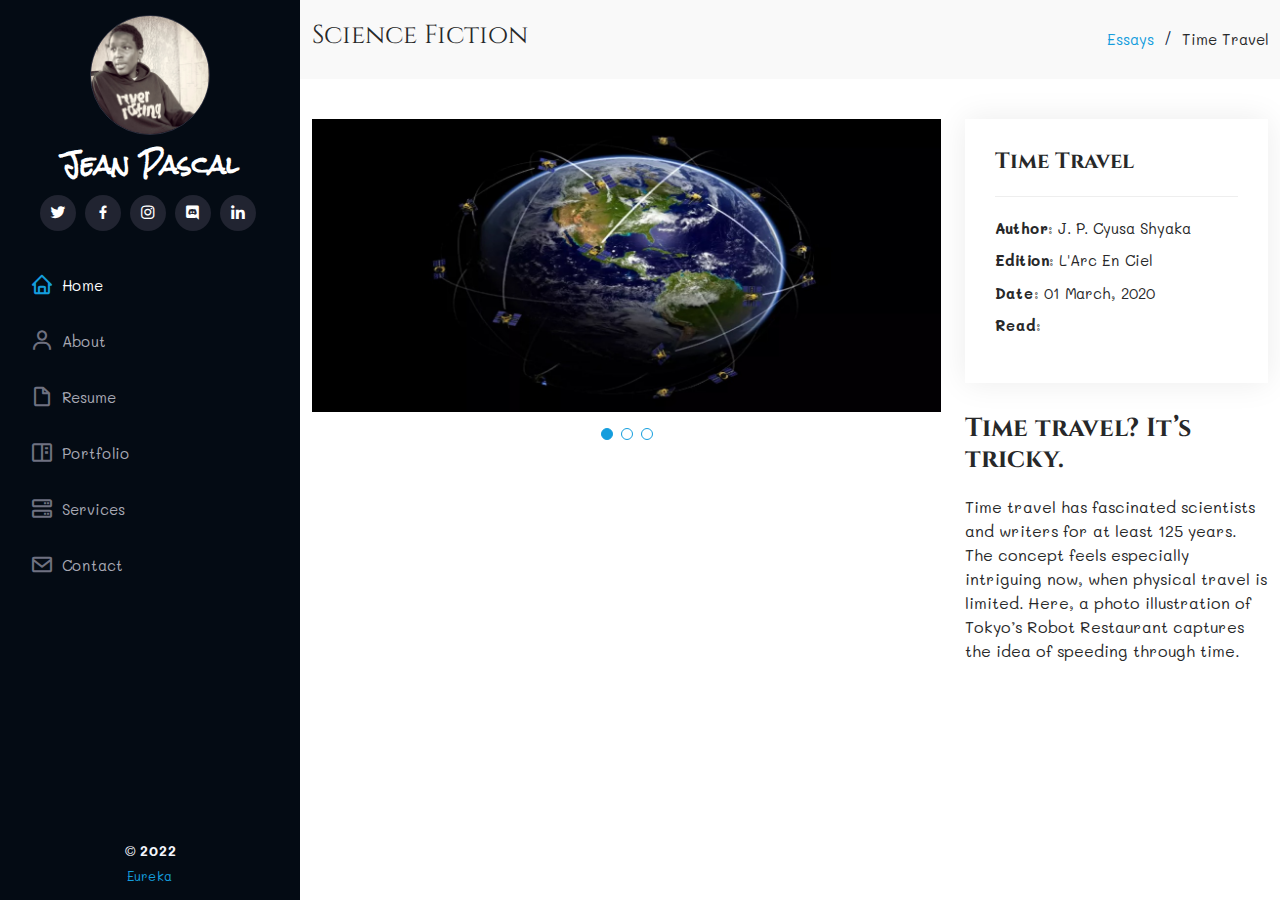
==== portfolio-details.html @ 4efe22c9 "initial commit" ====
<!DOCTYPE html>
<html lang="en">

<head>
  <meta charset="utf-8">
  <meta content="width=device-width, initial-scale=1.0" name="viewport">

  <title>Essays - Time Travel</title>
  <meta content="" name="description">
  <meta content="" name="keywords">

  <!-- Favicons -->
  <link href="assets/img/favi.png" rel="icon">
  <link href="assets/img/apple-touch-icon.png" rel="apple-touch-icon">

  <!-- Vendor CSS Files -->
  <link href="assets/vendor/aos/aos.css" rel="stylesheet">
  <link href="assets/vendor/bootstrap/css/bootstrap.min.css" rel="stylesheet">
  <link href="assets/vendor/bootstrap-icons/bootstrap-icons.css" rel="stylesheet">
  <link href="assets/vendor/boxicons/css/boxicons.min.css" rel="stylesheet">
  <link href="assets/vendor/glightbox/css/glightbox.min.css" rel="stylesheet">
  <link href="assets/vendor/swiper/swiper-bundle.min.css" rel="stylesheet">

  <!-- Template Main CSS File -->
  <link href="assets/css/style.css" rel="stylesheet">
</head>

<body>

  <!-- ======= Mobile nav toggle button ======= -->
  <i class="bi bi-list mobile-nav-toggle d-xl-none"></i>

  <!-- ======= Header ======= -->
  <header id="header">
    <div class="d-flex flex-column">

      <div class="profile">
        <img src="assets/img/profile-img.jpg" alt="" class="img-fluid rounded-circle">
        <h1 class="text-light"><a href="index.html">Jean Pascal</a></h1>
        <div class="social-links mt-3 text-center">
          <a href="#" class="twitter"><i class="bx bxl-twitter"></i></a>
          <a href="#" class="facebook"><i class="bx bxl-facebook"></i></a>
          <a href="#" class="instagram"><i class="bx bxl-instagram"></i></a>
          <a href="#" class="google-plus"><i class="bx bxl-discord"></i></a>
          <a href="#" class="linkedin"><i class="bx bxl-linkedin"></i></a>
        </div>
      </div>

      <nav id="navbar" class="nav-menu navbar">
        <ul>
          <li><a href="#hero" class="nav-link scrollto active"><i class="bx bx-home"></i> <span>Home</span></a></li>
          <li><a href="#about" class="nav-link scrollto"><i class="bx bx-user"></i> <span>About</span></a></li>
          <li><a href="#resume" class="nav-link scrollto"><i class="bx bx-file-blank"></i> <span>Resume</span></a></li>
          <li><a href="#portfolio" class="nav-link scrollto"><i class="bx bx-book-content"></i> <span>Portfolio</span></a></li>
          <li><a href="#services" class="nav-link scrollto"><i class="bx bx-server"></i> <span>Services</span></a></li>
          <li><a href="#contact" class="nav-link scrollto"><i class="bx bx-envelope"></i> <span>Contact</span></a></li>
        </ul>
      </nav><!-- .nav-menu -->
    </div>
  </header><!-- End Header -->

  <main id="main">

    <!-- ======= Breadcrumbs ======= -->
    <section id="breadcrumbs" class="breadcrumbs">
      <div class="container">

        <div class="d-flex justify-content-between align-items-center">
          <h2>Science Fiction</h2>
          <ol>
            <li><a href="#">Essays</a></li>
            <li>Time Travel</li>
          </ol>
        </div>

      </div>
    </section><!-- End Breadcrumbs -->

    <!-- ======= Portfolio Details Section ======= -->
    <section id="portfolio-details" class="portfolio-details">
      <div class="container">

        <div class="row gy-4">

          <div class="col-lg-8">
            <div class="portfolio-details-slider swiper">
              <div class="swiper-wrapper align-items-center">

                <div class="swiper-slide">
                  <img src="assets/img/portfolio/portfolio-details-1.jpg" alt="">
                </div>

                <div class="swiper-slide">
                  <img src="assets/img/portfolio/portfolio-details-2.jpg" alt="">
                </div>

                <div class="swiper-slide">
                  <img src="assets/img/portfolio/portfolio-details-3.jpg" alt="">
                </div>

              </div>
              <div class="swiper-pagination"></div>
            </div>
          </div>

          <div class="col-lg-4">
            <div class="portfolio-info">
              <h3>Time Travel</h3>
              <ul>
                <li><strong>Author</strong>: J. P. Cyusa Shyaka</li>
                <li><strong>Edition</strong>: L'Arc En Ciel</li>
                <li><strong>Date</strong>: 01 March, 2020</li>
                <li><strong>Read</strong>: <a href="assets/img/portfolio/Time Travel.pdf"></a></li>
              </ul>
            </div>
            <div class="portfolio-description">
              <h2>Time travel? It’s tricky.</h2>
              <p>
                Time travel has fascinated scientists and writers for at least 125 years. 
                The concept feels especially intriguing now, when physical travel is limited.
                Here, a photo illustration of Tokyo’s Robot Restaurant captures the idea of speeding through time.
              </p>
            </div>
          </div>

        </div>

      </div>
    </section><!-- End Portfolio Details Section -->

  </main><!-- End #main -->

  <!-- ======= Footer ======= -->
  <footer id="footer">
    <div class="container">
      <div class="copyright">
        &copy; <strong><span>2022</span></strong>
      </div>
      <div class="credits">
        <a href="https://eureka-notes.netlify.app">Eureka</a>
      </div>
    </div>
  </footer><!-- End  Footer -->

  <a href="#" class="back-to-top d-flex align-items-center justify-content-center"><i class="bi bi-arrow-up-short"></i></a>

  <!-- Vendor JS Files -->
  <script src="assets/vendor/purecounter/purecounter.js"></script>
  <script src="assets/vendor/aos/aos.js"></script>
  <script src="assets/vendor/bootstrap/js/bootstrap.bundle.min.js"></script>
  <script src="assets/vendor/glightbox/js/glightbox.min.js"></script>
  <script src="assets/vendor/isotope-layout/isotope.pkgd.min.js"></script>
  <script src="assets/vendor/swiper/swiper-bundle.min.js"></script>
  <script src="assets/vendor/typed.js/typed.min.js"></script>
  <script src="assets/vendor/waypoints/noframework.waypoints.js"></script>
  <script src="assets/vendor/php-email-form/validate.js"></script>

  <!-- Template Main JS File -->
  <script src="assets/js/main.js"></script>

</body>

</html>
---- assets/css/style.css ----
/*--------------------------------------------------------------
# General
--------------------------------------------------------------*/

/* Google Fonts */

@import url('https://fonts.googleapis.com/css2?family=Cinzel:wght@400;500;600;700;800;900&family=Mali:ital,wght@0,200;0,300;0,400;0,500;0,600;1,200;1,300;1,400;1,500&family=Rock+Salt&display=swap');


body {
  font-family: 'Mali', cursive;
  color: #272829;
}

a {
  color: #149ddd;
  text-decoration: none;
}

a:hover {
  color: #37b3ed;
  text-decoration: none;
}

h1, h2, h3, h4, h5, h6 {
  font-family: 'Cinzel', serif;
}

/*--------------------------------------------------------------
# Back to top button
--------------------------------------------------------------*/
.back-to-top {
  position: fixed;
  visibility: hidden;
  opacity: 0;
  right: 15px;
  bottom: 15px;
  z-index: 996;
  background: #149ddd;
  width: 40px;
  height: 40px;
  border-radius: 50px;
  transition: all 0.4s;
}
.back-to-top i {
  font-size: 28px;
  color: #fff;
  line-height: 0;
}
.back-to-top:hover {
  background: #2eafec;
  color: #fff;
}
.back-to-top.active {
  visibility: visible;
  opacity: 1;
}

/*--------------------------------------------------------------
# Header
--------------------------------------------------------------*/
#header {
  position: fixed;
  top: 0;
  left: 0;
  bottom: 0;
  width: 300px;
  transition: all ease-in-out 0.5s;
  z-index: 9997;
  transition: all 0.5s;
  padding: 0 15px;
  background: #040b14;
  overflow-y: auto;
}
#header .profile img {
  margin: 15px auto;
  display: block;
  width: 120px;
  border: 1px solid #2c2f3f;
}
#header .profile h1 {
  font-size: 24px;
  margin: 0;
  padding: 0;
  font-weight: 600;
  -moz-text-align-last: center;
  text-align-last: center;
  font-family: 'Rock Salt', cursive;
}
#header .profile h1 a, #header .profile h1 a:hover {
  color: #fff;
  text-decoration: none;
}
#header .profile .social-links a {
  font-size: 18px;
  display: inline-block;
  background: #212431;
  color: #fff;
  line-height: 1;
  padding: 8px 0;
  margin-right: 4px;
  border-radius: 50%;
  text-align: center;
  width: 36px;
  height: 36px;
  transition: 0.3s;
}
#header .profile .social-links a:hover {
  background: #149ddd;
  color: #fff;
  text-decoration: none;
}

#main {
  margin-left: 300px;
}

@media (max-width: 1199px) {
  #header {
    left: -300px;
  }

  #main {
    margin-left: 0;
  }
}
/*--------------------------------------------------------------
# Navigation Menu
--------------------------------------------------------------*/
/* Desktop Navigation */
.nav-menu {
  padding: 30px 0 0 0;
}
.nav-menu * {
  margin: 0;
  padding: 0;
  list-style: none;
}
.nav-menu > ul > li {
  position: relative;
  white-space: nowrap;
}
.nav-menu a, .nav-menu a:focus {
  display: flex;
  align-items: center;
  color: #a8a9b4;
  padding: 12px 15px;
  margin-bottom: 8px;
  transition: 0.3s;
  font-size: 15px;
}
.nav-menu a i, .nav-menu a:focus i {
  font-size: 24px;
  padding-right: 8px;
  color: #6f7180;
}
.nav-menu a:hover, .nav-menu .active, .nav-menu .active:focus, .nav-menu li:hover > a {
  text-decoration: none;
  color: #fff;
}
.nav-menu a:hover i, .nav-menu .active i, .nav-menu .active:focus i, .nav-menu li:hover > a i {
  color: #149ddd;
}

/* Mobile Navigation */
.mobile-nav-toggle {
  position: fixed;
  right: 15px;
  top: 15px;
  z-index: 9998;
  border: 0;
  font-size: 24px;
  transition: all 0.4s;
  outline: none !important;
  background-color: #149ddd;
  color: #fff;
  width: 40px;
  height: 40px;
  display: inline-flex;
  align-items: center;
  justify-content: center;
  line-height: 0;
  border-radius: 50px;
  cursor: pointer;
}

.mobile-nav-active {
  overflow: hidden;
}
.mobile-nav-active #header {
  left: 0;
}

/*--------------------------------------------------------------
# Hero Section
--------------------------------------------------------------*/
#hero {
  width: 100%;
  height: 100vh;
  background: url("../img/hero-bg.jpg") top center;
  background-size: cover;
}
#hero:before {
  content: "";
  background: rgba(5, 13, 24, 0.3);
  position: absolute;
  bottom: 0;
  top: 0;
  left: 0;
  right: 0;
  z-index: 1;
}
#hero .hero-container {
  position: relative;
  z-index: 2;
  min-width: 300px;
}
#hero h1 {
  margin: 0 0 10px 0;
  font-size: 64px;
  font-weight: 700;
  line-height: 56px;
  color: #fff;
}
#hero p {
  color: #fff;
  margin-bottom: 50px;
  font-size: 26px;
}
#hero p span {
  color: #fff;
  padding-bottom: 4px;
  letter-spacing: 1px;
  border-bottom: 3px solid #149ddd;
}
@media (min-width: 1024px) {
  #hero {
    background-attachment: fixed;
  }
}
@media (max-width: 768px) {
  #hero h1 {
    font-size: 28px;
    line-height: 36px;
  }
  #hero h2 {
    font-size: 18px;
    line-height: 24px;
    margin-bottom: 30px;
  }
}

/*--------------------------------------------------------------
# Sections General
--------------------------------------------------------------*/
section {
  padding: 60px 0;
  overflow: hidden;
}

.section-bg {
  background: #f5f8fd;
}

.section-title {
  padding-bottom: 30px;
}
.section-title h2 {
  font-size: 32px;
  font-weight: bold;
  margin-bottom: 20px;
  padding-bottom: 20px;
  position: relative;
  color: #173b6c;
}
.section-title h2::after {
  content: "";
  position: absolute;
  display: block;
  width: 50px;
  height: 3px;
  background: #149ddd;
  bottom: 0;
  left: 0;
}
.section-title p {
  margin-bottom: 0;
}

/*--------------------------------------------------------------
# About
--------------------------------------------------------------*/
.about .content h3 {
  font-weight: 700;
  font-size: 26px;
  color: #173b6c;
}
.about .content ul {
  list-style: none;
  padding: 0;
}
.about .content ul li {
  margin-bottom: 20px;
  display: flex;
  align-items: center;
}
.about .content ul strong {
  margin-right: 10px;
}
.about .content ul i {
  font-size: 16px;
  margin-right: 5px;
  color: #149ddd;
  line-height: 0;
}
.about .content p:last-child {
  margin-bottom: 0;
}

/*--------------------------------------------------------------
# Facts
--------------------------------------------------------------*/
.facts {
  padding-bottom: 30px;
}
.facts .count-box {
  padding: 30px;
  width: 100%;
}
.facts .count-box i {
  display: block;
  font-size: 44px;
  color: #149ddd;
  float: left;
  line-height: 0;
}
.facts .count-box span {
  font-size: 48px;
  line-height: 40px;
  display: block;
  font-weight: 700;
  color: #050d18;
  margin-left: 60px;
}
.facts .count-box p {
  padding: 15px 0 0 0;
  margin: 0 0 0 60px;
  font-size: 14px;
  color: #122f57;
}
.facts .count-box a {
  font-weight: 600;
  display: block;
  margin-top: 20px;
  color: #122f57;
  font-size: 15px;
  transition: ease-in-out 0.3s;
}
.facts .count-box a:hover {
  color: #1f5297;
}


/*--------------------------------------------------------------
# Resume
--------------------------------------------------------------*/
.resume .resume-title {
  font-size: 26px;
  font-weight: 700;
  margin-top: 20px;
  margin-bottom: 20px;
  color: #050d18;
}
.resume .resume-item {
  padding: 0 0 20px 20px;
  margin-top: -2px;
  border-left: 2px solid #1f5297;
  position: relative;
}
.resume .resume-item h4 {
  line-height: 18px;
  font-size: 18px;
  font-weight: 600;
  text-transform: uppercase;
  color: #050d18;
  margin-bottom: 10px;
}
.resume .resume-item h5 {
  font-size: 16px;
  background: #e4edf9;
  padding: 5px 15px;
  display: inline-block;
  font-weight: 600;
  margin-bottom: 10px;
}
.resume .resume-item ul {
  padding-left: 20px;
}
.resume .resume-item ul li {
  padding-bottom: 10px;
}
.resume .resume-item:last-child {
  padding-bottom: 0;
}
.resume .resume-item::before {
  content: "";
  position: absolute;
  width: 16px;
  height: 16px;
  border-radius: 50px;
  left: -9px;
  top: 0;
  background: #fff;
  border: 2px solid #1f5297;
}

/*--------------------------------------------------------------
# Portfolio
--------------------------------------------------------------*/
.portfolio .portfolio-item {
  margin-bottom: 30px;
}
.portfolio #portfolio-flters {
  padding: 0;
  margin: 0 auto 35px auto;
  list-style: none;
  text-align: center;
  background: #fff;
  border-radius: 50px;
  padding: 2px 15px;
}
.portfolio #portfolio-flters li {
  cursor: pointer;
  display: inline-block;
  padding: 10px 15px 8px 15px;
  font-size: 14px;
  font-weight: 600;
  line-height: 1;
  text-transform: uppercase;
  color: #272829;
  margin-bottom: 5px;
  transition: all 0.3s ease-in-out;
}
.portfolio #portfolio-flters li:hover, .portfolio #portfolio-flters li.filter-active {
  color: #149ddd;
}
.portfolio #portfolio-flters li:last-child {
  margin-right: 0;
}
.portfolio .portfolio-wrap {
  transition: 0.3s;
  position: relative;
  overflow: hidden;
  z-index: 1;
}
.portfolio .portfolio-wrap::before {
  content: "";
  background: rgba(255, 255, 255, 0.5);
  position: absolute;
  left: 0;
  right: 0;
  top: 0;
  bottom: 0;
  transition: all ease-in-out 0.3s;
  z-index: 2;
  opacity: 0;
}
.portfolio .portfolio-wrap .portfolio-links {
  opacity: 1;
  left: 0;
  right: 0;
  bottom: -60px;
  z-index: 3;
  position: absolute;
  transition: all ease-in-out 0.3s;
  display: flex;
  justify-content: center;
}
.portfolio .portfolio-wrap .portfolio-links a {
  color: #fff;
  font-size: 28px;
  text-align: center;
  background: rgba(20, 157, 221, 0.75);
  transition: 0.3s;
  width: 50%;
}
.portfolio .portfolio-wrap .portfolio-links a:hover {
  background: rgba(20, 157, 221, 0.95);
}
.portfolio .portfolio-wrap .portfolio-links a + a {
  border-left: 1px solid #37b3ed;
}
.portfolio .portfolio-wrap:hover::before {
  top: 0;
  left: 0;
  right: 0;
  bottom: 0;
  opacity: 1;
}
.portfolio .portfolio-wrap:hover .portfolio-links {
  opacity: 1;
  bottom: 0;
}

/*--------------------------------------------------------------
# Portfolio Details
--------------------------------------------------------------*/
.portfolio-details {
  padding-top: 40px;
}
.portfolio-details .portfolio-details-slider img {
  width: 100%;
}
.portfolio-details .portfolio-details-slider .swiper-pagination {
  margin-top: 20px;
  position: relative;
}
.portfolio-details .portfolio-details-slider .swiper-pagination .swiper-pagination-bullet {
  width: 12px;
  height: 12px;
  background-color: #fff;
  opacity: 1;
  border: 1px solid #149ddd;
}
.portfolio-details .portfolio-details-slider .swiper-pagination .swiper-pagination-bullet-active {
  background-color: #149ddd;
}
.portfolio-details .portfolio-info {
  padding: 30px;
  box-shadow: 0px 0 30px rgba(5, 13, 24, 0.08);
}
.portfolio-details .portfolio-info h3 {
  font-size: 22px;
  font-weight: 700;
  margin-bottom: 20px;
  padding-bottom: 20px;
  border-bottom: 1px solid #eee;
}
.portfolio-details .portfolio-info ul {
  list-style: none;
  padding: 0;
  font-size: 15px;
}
.portfolio-details .portfolio-info ul li + li {
  margin-top: 10px;
}
.portfolio-details .portfolio-description {
  padding-top: 30px;
}
.portfolio-details .portfolio-description h2 {
  font-size: 26px;
  font-weight: 700;
  margin-bottom: 20px;
}
.portfolio-details .portfolio-description p {
  padding: 0;
}

/*--------------------------------------------------------------
# Services
--------------------------------------------------------------*/
.services .icon-box {
  margin-bottom: 20px;
}
.services .icon {
  float: left;
  display: flex;
  align-items: center;
  justify-content: center;
  width: 54px;
  height: 54px;
  background: #149ddd;
  border-radius: 50%;
  transition: 0.5s;
  border: 1px solid #149ddd;
}
.services .icon i {
  color: #fff;
  font-size: 24px;
  line-height: 0;
}
.services .icon-box:hover .icon {
  background: #fff;
}
.services .icon-box:hover .icon i {
  color: #149ddd;
}
.services .title {
  margin-left: 80px;
  font-weight: 700;
  margin-bottom: 15px;
  font-size: 18px;
}
.services .title a {
  color: #343a40;
}
.services .title a:hover {
  color: #149ddd;
}
.services .description {
  margin-left: 80px;
  line-height: 24px;
  font-size: 14px;
}

/*--------------------------------------------------------------
# Testimonials
--------------------------------------------------------------*/
.testimonials .testimonials-carousel, .testimonials .testimonials-slider {
  overflow: hidden;
}
.testimonials .testimonial-item {
  box-sizing: content-box;
  text-align: center;
  min-height: 320px;
}
.testimonials .testimonial-item .testimonial-img {
  width: 90px;
  border-radius: 50%;
  margin: 0 auto;
}
.testimonials .testimonial-item h3 {
  font-size: 18px;
  font-weight: bold;
  margin: 10px 0 5px 0;
  color: #111;
}
.testimonials .testimonial-item h4 {
  font-size: 14px;
  color: #999;
  margin: 0;
}
.testimonials .testimonial-item .quote-icon-left, .testimonials .testimonial-item .quote-icon-right {
  color: #c3e8fa;
  font-size: 26px;
}
.testimonials .testimonial-item .quote-icon-left {
  display: inline-block;
  left: -5px;
  position: relative;
}
.testimonials .testimonial-item .quote-icon-right {
  display: inline-block;
  right: -5px;
  position: relative;
  top: 10px;
}
.testimonials .testimonial-item p {
  font-style: italic;
  margin: 0 15px 15px 15px;
  padding: 20px;
  background: #fff;
  position: relative;
  margin-bottom: 35px;
  border-radius: 6px;
  box-shadow: 0px 2px 15px rgba(0, 0, 0, 0.1);
}
.testimonials .testimonial-item p::after {
  content: "";
  width: 0;
  height: 0;
  border-top: 20px solid #fff;
  border-right: 20px solid transparent;
  border-left: 20px solid transparent;
  position: absolute;
  bottom: -20px;
  left: calc(50% - 20px);
}
.testimonials .swiper-pagination {
  margin-top: 20px;
  position: relative;
}
.testimonials .swiper-pagination .swiper-pagination-bullet {
  width: 12px;
  height: 12px;
  background-color: #fff;
  opacity: 1;
  border: 1px solid #149ddd;
}
.testimonials .swiper-pagination .swiper-pagination-bullet-active {
  background-color: #149ddd;
}

/*--------------------------------------------------------------
# Contact
--------------------------------------------------------------*/
.contact {
  padding-bottom: 130px;
}
.contact .info {
  padding: 30px;
  background: #fff;
  width: 100%;
  box-shadow: 0 0 24px 0 rgba(0, 0, 0, 0.12);
}
.contact .info i {
  font-size: 20px;
  color: #149ddd;
  float: left;
  width: 44px;
  height: 44px;
  background: #dff3fc;
  display: flex;
  justify-content: center;
  align-items: center;
  border-radius: 50px;
  transition: all 0.3s ease-in-out;
}
.contact .info h4 {
  padding: 0 0 0 60px;
  font-size: 22px;
  font-weight: 600;
  margin-bottom: 5px;
  color: #050d18;
}
.contact .info p {
  padding: 0 0 10px 60px;
  margin-bottom: 20px;
  font-size: 14px;
  color: #173b6c;
}
.contact .info .email p {
  padding-top: 5px;
}
.contact .info .social-links {
  padding-left: 60px;
}
.contact .info .social-links a {
  font-size: 18px;
  display: inline-block;
  background: #333;
  color: #fff;
  line-height: 1;
  padding: 8px 0;
  border-radius: 50%;
  text-align: center;
  width: 36px;
  height: 36px;
  transition: 0.3s;
  margin-right: 10px;
}
.contact .info .social-links a:hover {
  background: #149ddd;
  color: #fff;
}
.contact .info .email:hover i, .contact .info .address:hover i, .contact .info .phone:hover i {
  background: #149ddd;
  color: #fff;
}
.contact .php-email-form {
  width: 100%;
  padding: 30px;
  background: #fff;
  box-shadow: 0 0 24px 0 rgba(0, 0, 0, 0.12);
}
.contact .php-email-form .form-group {
  padding-bottom: 8px;
}
.contact .php-email-form .validate {
  display: none;
  color: red;
  margin: 0 0 15px 0;
  font-weight: 400;
  font-size: 13px;
}
.contact .php-email-form .error-message {
  display: none;
  color: #fff;
  background: #ed3c0d;
  text-align: left;
  padding: 15px;
  font-weight: 600;
}
.contact .php-email-form .error-message br + br {
  margin-top: 25px;
}
.contact .php-email-form .sent-message {
  display: none;
  color: #fff;
  background: #18d26e;
  text-align: center;
  padding: 15px;
  font-weight: 600;
}
.contact .php-email-form .loading {
  display: none;
  background: #fff;
  text-align: center;
  padding: 15px;
}
.contact .php-email-form .loading:before {
  content: "";
  display: inline-block;
  border-radius: 50%;
  width: 24px;
  height: 24px;
  margin: 0 10px -6px 0;
  border: 3px solid #18d26e;
  border-top-color: #eee;
  -webkit-animation: animate-loading 1s linear infinite;
  animation: animate-loading 1s linear infinite;
}
.contact .php-email-form .form-group {
  margin-bottom: 15px;
}
.contact .php-email-form label {
  padding-bottom: 8px;
}
.contact .php-email-form input, .contact .php-email-form textarea {
  border-radius: 0;
  box-shadow: none;
  font-size: 14px;
}
.contact .php-email-form input {
  height: 44px;
}
.contact .php-email-form textarea {
  padding: 10px 15px;
}
.contact .php-email-form button[type=submit] {
  background: #149ddd;
  border: 0;
  padding: 10px 24px;
  color: #fff;
  transition: 0.4s;
  border-radius: 4px;
}
.contact .php-email-form button[type=submit]:hover {
  background: #37b3ed;
}
@-webkit-keyframes animate-loading {
  0% {
    transform: rotate(0deg);
  }
  100% {
    transform: rotate(360deg);
  }
}
@keyframes animate-loading {
  0% {
    transform: rotate(0deg);
  }
  100% {
    transform: rotate(360deg);
  }
}

/*--------------------------------------------------------------
# Breadcrumbs
--------------------------------------------------------------*/
.breadcrumbs {
  padding: 20px 0;
  background: #f9f9f9;
}
.breadcrumbs h2 {
  font-size: 26px;
  font-weight: 300;
}
.breadcrumbs ol {
  display: flex;
  flex-wrap: wrap;
  list-style: none;
  padding: 0;
  margin: 0;
  font-size: 15px;
}
.breadcrumbs ol li + li {
  padding-left: 10px;
}
.breadcrumbs ol li + li::before {
  display: inline-block;
  padding-right: 10px;
  color: #0e2442;
  content: "/";
}
@media (max-width: 768px) {
  .breadcrumbs .d-flex {
    display: block !important;
  }
  .breadcrumbs ol {
    display: block;
  }
  .breadcrumbs ol li {
    display: inline-block;
  }
}

/*--------------------------------------------------------------
# Footer
--------------------------------------------------------------*/
#footer {
  padding: 15px;
  color: #f4f6fd;
  font-size: 14px;
  position: fixed;
  left: 0;
  bottom: 0;
  width: 300px;
  z-index: 9999;
  background: #040b14;
}
#footer .copyright {
  text-align: center;
}
#footer .credits {
  padding-top: 5px;
  text-align: center;
  font-size: 13px;
  color: #eaebf0;
}
@media (max-width: 1199px) {
  #footer {
    position: static;
    width: auto;
    padding-right: 20px 15px;
  }
}
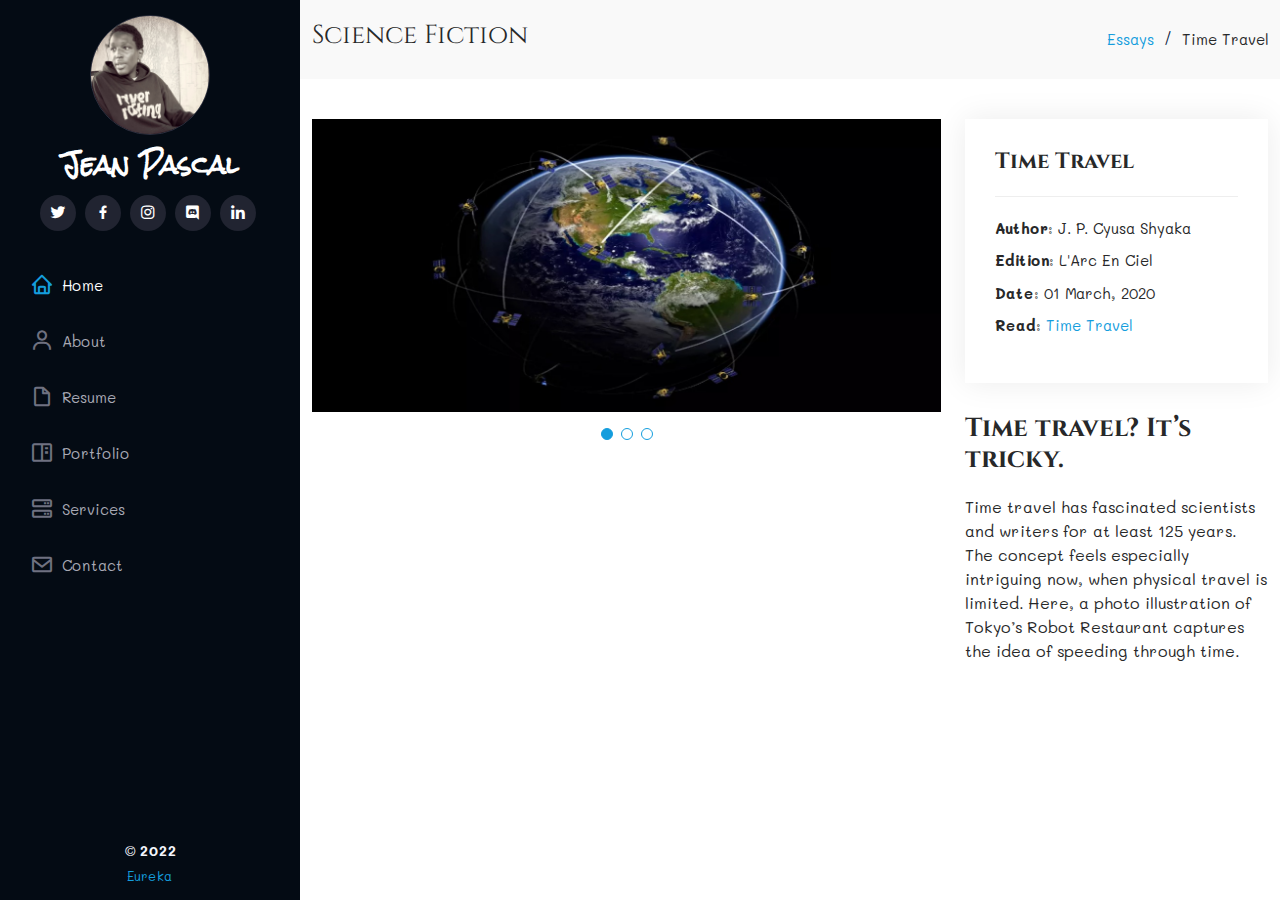
==== commit fb3d579e: "added link to time travel essay" ====
--- a/portfolio-details.html
+++ b/portfolio-details.html
@@ -110,7 +110,7 @@
                 <li><strong>Author</strong>: J. P. Cyusa Shyaka</li>
                 <li><strong>Edition</strong>: L'Arc En Ciel</li>
                 <li><strong>Date</strong>: 01 March, 2020</li>
-                <li><strong>Read</strong>: <a href="assets/img/portfolio/Time Travel.pdf"></a></li>
+                <li><strong>Read</strong>: <a href="assets/img/portfolio/Time Travel.pdf">Time Travel</a></li>
               </ul>
             </div>
             <div class="portfolio-description">
--- a/assets/css/style.css
+++ b/assets/css/style.css
@@ -417,6 +417,10 @@
 /*--------------------------------------------------------------
 # Portfolio
 --------------------------------------------------------------*/
+#portfolio {
+  background-color: #040b14;
+  color: #fff;
+}
 .portfolio .portfolio-item {
   margin-bottom: 30px;
 }
@@ -425,7 +429,7 @@
   margin: 0 auto 35px auto;
   list-style: none;
   text-align: center;
-  background: #fff;
+  background: #0a1b3290;
   border-radius: 50px;
   padding: 2px 15px;
 }
@@ -437,7 +441,7 @@
   font-weight: 600;
   line-height: 1;
   text-transform: uppercase;
-  color: #272829;
+  color: #fff;
   margin-bottom: 5px;
   transition: all 0.3s ease-in-out;
 }
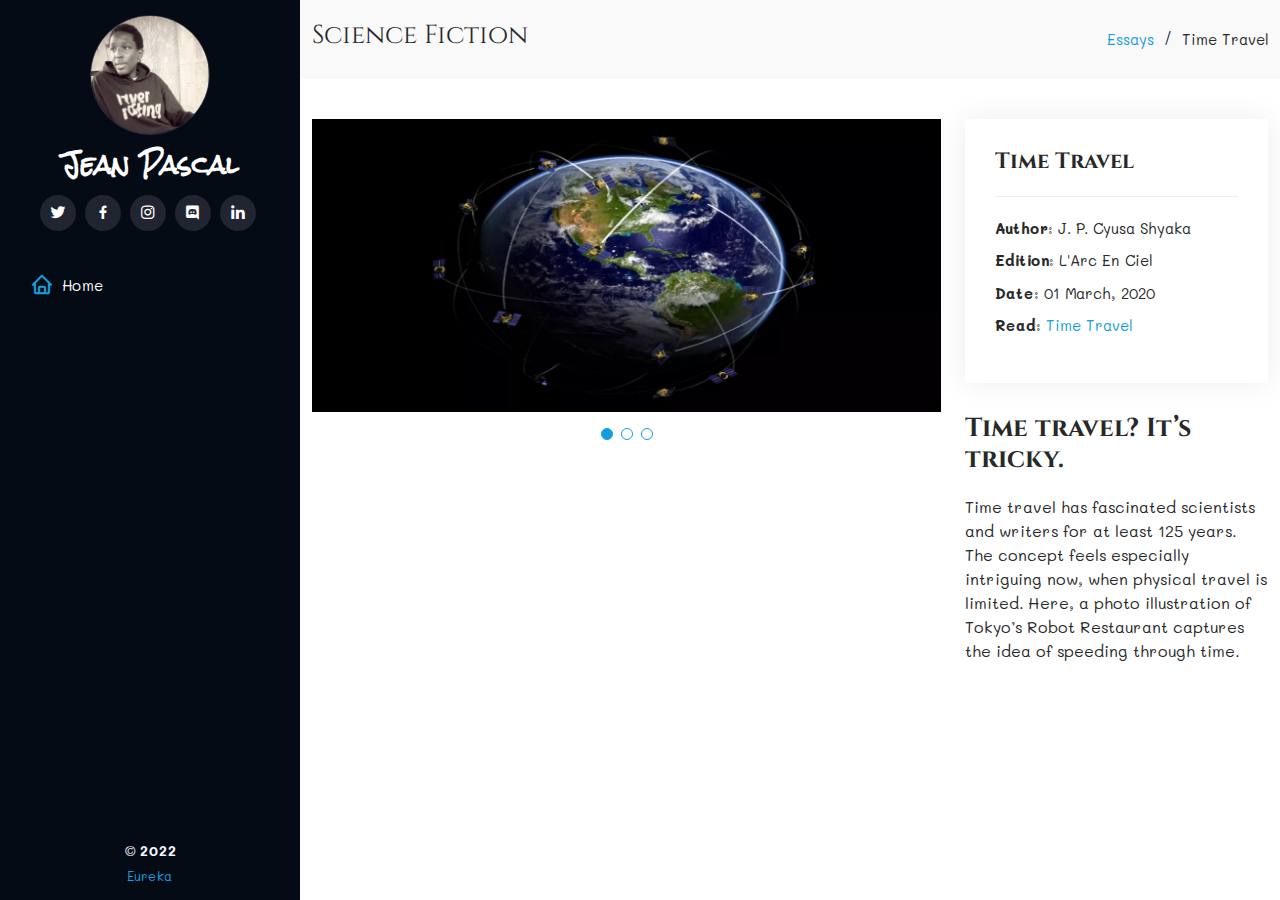
==== commit dad82f20: "haha" ====
--- a/portfolio-details.html
+++ b/portfolio-details.html
@@ -48,12 +48,7 @@
 
       <nav id="navbar" class="nav-menu navbar">
         <ul>
-          <li><a href="#hero" class="nav-link scrollto active"><i class="bx bx-home"></i> <span>Home</span></a></li>
-          <li><a href="#about" class="nav-link scrollto"><i class="bx bx-user"></i> <span>About</span></a></li>
-          <li><a href="#resume" class="nav-link scrollto"><i class="bx bx-file-blank"></i> <span>Resume</span></a></li>
-          <li><a href="#portfolio" class="nav-link scrollto"><i class="bx bx-book-content"></i> <span>Portfolio</span></a></li>
-          <li><a href="#services" class="nav-link scrollto"><i class="bx bx-server"></i> <span>Services</span></a></li>
-          <li><a href="#contact" class="nav-link scrollto"><i class="bx bx-envelope"></i> <span>Contact</span></a></li>
+          <li><a href="index.html" class="nav-link scrollto active"><i class="bx bx-home"></i> <span>Home</span></a></li>
         </ul>
       </nav><!-- .nav-menu -->
     </div>
